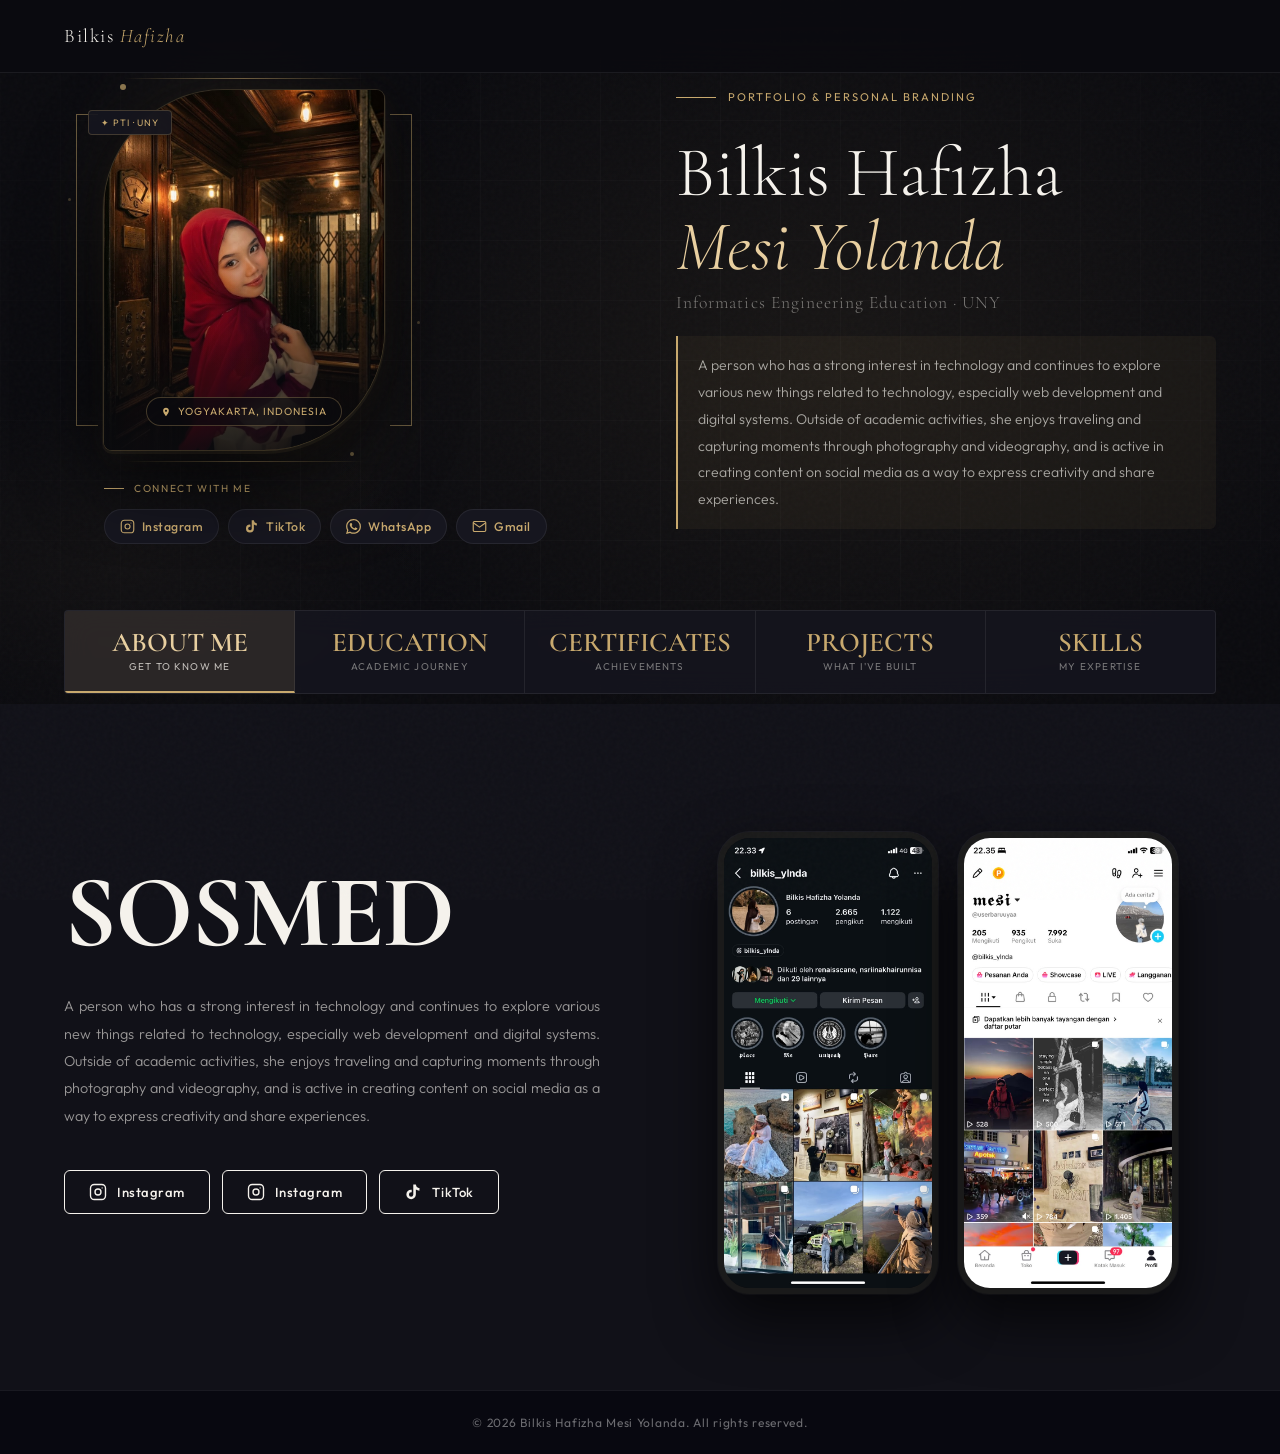
==== about.html @ 8d132f43 "Add files via upload" ====
<!DOCTYPE html>
<html lang="en">
<head>
<meta charset="UTF-8"/>
<meta name="viewport" content="width=device-width, initial-scale=1.0"/>
<title>About Me — Bilkis Hafizha</title>
<link href="https://fonts.googleapis.com/css2?family=Cormorant+Garamond:ital,wght@0,300;0,400;0,600;1,300;1,400&family=Outfit:wght@300;400;500;600&display=swap" rel="stylesheet"/>
<style>
:root{--bg:#0b0b0f;--bg2:#111118;--surface:#16161f;--border:rgba(255,255,255,0.07);--gold:#c8a96e;--gold2:#e8cfa0;--gold-glow:rgba(200,169,110,0.15);--white:#f5f2ec;--muted:rgba(245,242,236,0.45);}
*,*::before,*::after{margin:0;padding:0;box-sizing:border-box;}
html{scroll-behavior:smooth;}
body{font-family:'Outfit',sans-serif;background:var(--bg);color:var(--white);overflow-x:hidden;}
body::before{content:'';position:fixed;inset:0;z-index:1;pointer-events:none;opacity:0.025;background-image:url("data:image/svg+xml,%3Csvg viewBox='0 0 256 256' xmlns='http://www.w3.org/2000/svg'%3E%3Cfilter id='n'%3E%3CfeTurbulence type='fractalNoise' baseFrequency='0.9' numOctaves='4' stitchTiles='stitch'/%3E%3C/filter%3E%3Crect width='100%25' height='100%25' filter='url(%23n)'/%3E%3C/svg%3E");}

nav{position:fixed;top:0;left:0;right:0;z-index:500;display:flex;justify-content:space-between;align-items:center;padding:24px 64px;background:rgba(11,11,15,0.8);backdrop-filter:blur(20px);border-bottom:1px solid var(--border);}
.nav-logo{font-family:'Cormorant Garamond',serif;font-size:1.2rem;font-weight:300;letter-spacing:0.08em;color:var(--white);text-decoration:none;}
.nav-logo span{color:var(--gold);font-style:italic;}

/* HERO PERSIS */
.hero{min-height:auto;display:grid;grid-template-columns:1fr 1fr;align-items:start;padding:90px 64px 160px;gap:72px;position:relative;overflow:hidden;}
.hero-bg{position:absolute;inset:0;z-index:0;background:radial-gradient(ellipse 60% 80% at 65% 50%,rgba(200,169,110,0.07) 0%,transparent 70%),radial-gradient(ellipse 40% 40% at 10% 80%,rgba(200,169,110,0.04) 0%,transparent 60%);}
.hero-grid{position:absolute;inset:0;z-index:0;background-image:linear-gradient(rgba(255,255,255,0.02) 1px,transparent 1px),linear-gradient(90deg,rgba(255,255,255,0.02) 1px,transparent 1px);background-size:60px 60px;mask-image:radial-gradient(ellipse 80% 80% at 50% 50%,black 40%,transparent 100%);}

.hero-text{position:relative;z-index:2;animation:fadeUp 0.9s ease both;order:2;display:flex;flex-direction:column;justify-content:center;}
.eyebrow{display:flex;align-items:center;gap:12px;margin-bottom:32px;}
.eyebrow-line{width:40px;height:1px;background:var(--gold);}
.eyebrow-text{font-size:0.7rem;letter-spacing:0.18em;text-transform:uppercase;color:var(--gold);}
.hero-name{font-family:'Cormorant Garamond',serif;font-size:clamp(3rem,5.5vw,4.8rem);font-weight:300;line-height:1.05;margin-bottom:24px;}
.hero-name .italic{font-style:italic;color:var(--gold2);}
.hero-name .sub{font-size:clamp(0.9rem,1.5vw,1.1rem);font-weight:300;font-style:normal;color:var(--muted);letter-spacing:0.06em;display:block;margin-top:10px;}
.hero-desc{font-size:0.88rem;line-height:1.9;max-width:620px;font-weight:300;color:rgba(245,242,236,0.65);background:rgba(200,169,110,0.06);border-left:2px solid var(--gold);padding:16px 20px;border-radius:0 6px 6px 0;}

.hero-right{position:relative;z-index:2;display:flex;flex-direction:column;align-items:flex-start;gap:32px;animation:fadeUp 0.9s 0.15s ease both;order:1;padding-left:40px;}
.hero-contact-wrap{width:100%;}
.hero-contact-label{font-size:0.64rem;letter-spacing:0.16em;text-transform:uppercase;color:var(--gold);margin-bottom:14px;display:flex;align-items:center;gap:10px;}
.hero-contact-label::before{content:'';width:20px;height:1px;background:var(--gold);}
.hero-cpills{display:flex;flex-wrap:wrap;gap:9px;align-items:center;}
.hpill-icon{display:inline-flex;align-items:center;gap:7px;text-decoration:none;padding:9px 15px;border:1px solid var(--border);border-radius:40px;font-family:'Outfit',sans-serif;font-size:0.77rem;font-weight:500;letter-spacing:0.04em;color:var(--gold);background:var(--surface);white-space:nowrap;transition:all 0.25s;cursor:pointer;}
.hpill-icon svg{flex-shrink:0;color:var(--gold);}
.hpill-icon:hover{color:var(--gold2);border-color:rgba(200,169,110,0.45);background:var(--gold-glow);transform:translateY(-2px);box-shadow:0 8px 20px rgba(0,0,0,0.35);}
.hpill-icon:hover svg{color:var(--gold2);}

/* Photo Scene */
.photo-scene{position:relative;width:280px;height:360px;flex-shrink:0;}
.photo-glow{position:absolute;top:50%;left:50%;transform:translate(-50%,-50%);width:380px;height:500px;background:radial-gradient(ellipse 70% 60% at 50% 40%,rgba(200,169,110,0.22) 0%,transparent 65%),radial-gradient(ellipse 40% 50% at 70% 80%,rgba(200,169,110,0.08) 0%,transparent 60%);filter:blur(40px);animation:pulse-glow 5s ease-in-out infinite alternate;pointer-events:none;}
@keyframes pulse-glow{from{opacity:0.7;transform:translate(-50%,-50%) scale(1);}to{opacity:1;transform:translate(-50%,-50%) scale(1.06);}}
.deco-bracket-left{position:absolute;top:24px;left:-28px;width:22px;height:calc(100% - 48px);border-top:1.5px solid rgba(200,169,110,0.5);border-left:1.5px solid rgba(200,169,110,0.5);border-bottom:1.5px solid rgba(200,169,110,0.5);}
.deco-bracket-right{position:absolute;top:24px;right:-28px;width:22px;height:calc(100% - 48px);border-top:1.5px solid rgba(200,169,110,0.5);border-right:1.5px solid rgba(200,169,110,0.5);border-bottom:1.5px solid rgba(200,169,110,0.5);}
.deco-line-top{position:absolute;top:-12px;left:20px;right:20px;height:1px;background:linear-gradient(90deg,transparent,var(--gold),transparent);opacity:0.6;}
.deco-line-bottom{position:absolute;bottom:-12px;left:20px;right:20px;height:1px;background:linear-gradient(90deg,transparent,var(--gold),transparent);opacity:0.6;}
.deco-dot{position:absolute;border-radius:50%;background:var(--gold);}
.deco-dot-1{width:6px;height:6px;top:-6px;left:16px;opacity:0.7;}
.deco-dot-2{width:4px;height:4px;bottom:-6px;right:30px;opacity:0.5;}
.deco-dot-3{width:3px;height:3px;top:30%;left:-36px;opacity:0.3;animation:float-dot 3.5s ease-in-out infinite alternate;}
.deco-dot-4{width:3px;height:3px;bottom:35%;right:-36px;opacity:0.3;animation:float-dot 4.2s ease-in-out infinite alternate-reverse;}
@keyframes float-dot{from{transform:translateY(0);opacity:0.2;}to{transform:translateY(-7px);opacity:0.45;}}
.photo-label-v{position:absolute;right:-54px;top:50%;transform:translateY(-50%) rotate(90deg);font-size:0.5rem;letter-spacing:0.24em;text-transform:uppercase;color:rgba(200,169,110,0.3);white-space:nowrap;pointer-events:none;}
.photo-frame{position:absolute;inset:0;border-radius:120px 8px 120px 8px;overflow:hidden;box-shadow:0 0 0 1px rgba(200,169,110,0.18),0 2px 0 2px rgba(200,169,110,0.06),0 24px 80px rgba(0,0,0,0.75),0 8px 24px rgba(200,169,110,0.08);}
.photo-frame img{width:100%;height:100%;object-fit:cover;display:block;object-position:0% top;transition:transform 0.8s ease;}
.photo-frame:hover img{transform:scale(1.05);}
.photo-frame::before{content:'';position:absolute;inset:0;background:radial-gradient(ellipse at 50% 0%,rgba(200,169,110,0.04) 0%,transparent 60%),linear-gradient(180deg,transparent 45%,rgba(11,11,15,0.45) 75%,rgba(11,11,15,0.85) 100%);z-index:1;pointer-events:none;}
.photo-badge-wrap{position:absolute;bottom:0;left:0;right:0;padding:18px 20px 24px;z-index:2;display:flex;align-items:center;justify-content:center;}
.photo-badge{display:inline-flex;align-items:center;gap:7px;background:rgba(11,11,15,0.6);border:1px solid rgba(200,169,110,0.3);padding:7px 14px;border-radius:40px;font-size:0.65rem;letter-spacing:0.1em;text-transform:uppercase;color:var(--gold);backdrop-filter:blur(12px);}
.photo-chip{position:absolute;top:20px;left:-16px;background:rgba(22,22,31,0.92);border:1px solid rgba(200,169,110,0.25);padding:6px 12px;border-radius:4px;font-size:0.58rem;letter-spacing:0.1em;text-transform:uppercase;color:var(--gold);backdrop-filter:blur(10px);z-index:5;animation:float-chip 4s ease-in-out infinite alternate;}
@keyframes float-chip{from{transform:translateY(0);}to{transform:translateY(-5px);}}

/* TAB BAR */
.tab-bar{position:absolute;bottom:10px;left:64px;right:64px;z-index:2;display:flex;border:1px solid var(--border);border-radius:4px;background:rgba(22,22,31,0.85);backdrop-filter:blur(14px);overflow:hidden;}
.tab-btn{flex:1;padding:18px 8px;text-align:center;border-right:1px solid var(--border);background:transparent;border-top:none;border-bottom:none;border-left:none;cursor:pointer;transition:background 0.25s;display:flex;flex-direction:column;align-items:center;gap:4px;text-decoration:none;}
.tab-btn:last-child{border-right:none;}
.tab-btn-n{font-family:'Cormorant Garamond',serif;font-size:1.7rem;font-weight:600;color:var(--gold);display:block;line-height:1;transition:color 0.25s;}
.tab-btn-l{font-size:0.62rem;letter-spacing:0.12em;text-transform:uppercase;color:var(--muted);transition:color 0.25s;}
.tab-btn:hover{background:var(--gold-glow);}
.tab-btn:hover .tab-btn-n{color:var(--gold2);}
.tab-btn:hover .tab-btn-l{color:rgba(245,242,236,0.7);}
.tab-btn.active{background:rgba(200,169,110,0.12);border-bottom:2px solid var(--gold);}
.tab-btn.active .tab-btn-n{color:var(--gold2);}
.tab-btn.active .tab-btn-l{color:rgba(245,242,236,0.75);}

/* ABOUT ME ASLI */
.about-section{padding:80px 64px 96px;background:var(--bg2);display:grid;grid-template-columns:1fr 1fr;gap:80px;align-items:center;scroll-margin-top:10px;}
.about-sosmed-title{font-family:'Cormorant Garamond',serif;font-size:clamp(4rem,8vw,7rem);font-weight:900;color:var(--white);line-height:0.95;letter-spacing:-0.02em;margin-bottom:32px;}
.about-desc{font-size:0.9rem;line-height:1.9;color:rgba(245,242,236,0.6);font-weight:300;margin-bottom:40px;text-align:justify;}
.about-btns{display:flex;gap:12px;flex-wrap:wrap;}
.about-btn{display:inline-flex;align-items:center;gap:10px;padding:12px 24px;border-radius:6px;border:1.5px solid var(--white);background:transparent;color:var(--white);font-family:'Outfit',sans-serif;font-size:0.82rem;font-weight:500;letter-spacing:0.04em;cursor:pointer;text-decoration:none;transition:all .25s;}
.about-btn:hover{background:var(--white);color:#0b0b0f;}
.about-btn svg{width:18px;height:18px;flex-shrink:0;}
.about-right{display:flex;gap:20px;align-items:center;justify-content:center;padding-top:48px;}
.about-phone{position:relative;width:220px;flex-shrink:0;}
.about-phone-frame{width:100%;border-radius:32px;overflow:hidden;border:6px solid #1a1a1a;box-shadow:0 24px 60px rgba(0,0,0,0.7),0 0 0 1px rgba(255,255,255,0.06);background:#0b0b0f;position:relative;}
.about-phone-frame img{width:100%;height:auto;display:block;object-fit:cover;}

#copy-toast{display:none;position:fixed;bottom:32px;left:50%;transform:translateX(-50%);background:rgba(22,22,31,0.97);border:1px solid rgba(200,169,110,0.4);color:var(--gold);padding:10px 22px;border-radius:40px;font-size:0.75rem;letter-spacing:0.08em;z-index:9999;backdrop-filter:blur(10px);}
footer{background:#080810;border-top:1px solid var(--border);padding:24px 64px;display:flex;justify-content:center;align-items:center;}
.f-copy{font-size:0.75rem;color:rgba(255,255,255,0.4);letter-spacing:0.06em;text-align:center;}
@keyframes fadeUp{from{opacity:0;transform:translateY(24px);}to{opacity:1;transform:translateY(0);}}

@media(max-width:900px){
  nav{padding:18px 24px;}
  .hero{grid-template-columns:1fr;padding:100px 24px 140px;text-align:center;gap:40px;}
  .eyebrow{justify-content:center;}
  .hero-desc{margin:0 auto;max-width:100%;}
  .hero-text{order:2;}.hero-right{order:1;}
  .hero-contact-label{justify-content:center;}
  .hero-cpills{justify-content:center;}
  .photo-scene{width:260px;height:360px;}
  .photo-label-v,.deco-dot-3,.deco-dot-4{display:none;}
  .deco-bracket-left{left:-16px;}.deco-bracket-right{right:-16px;}
  .photo-chip{left:-8px;top:14px;}
  .tab-bar{left:24px;right:24px;bottom:24px;}
  .tab-btn{padding:14px 4px;}
  .tab-btn-n{font-size:1.1rem;}.tab-btn-l{font-size:0.48rem;}
  .about-section{grid-template-columns:1fr;padding:60px 24px;}
  .about-right{padding-top:20px;}
  footer{padding:24px;}
}
@media(max-width:559px){
  .tab-bar{display:none;}
  .hpill-icon{padding:8px 12px;font-size:0.72rem;}
}
</style>
</head>
<body>

<nav><a class="nav-logo" href="index.html">Bilkis <span>Hafizha</span></a></nav>

<section class="hero" id="hero-section">
  <div class="hero-bg"></div>
  <div class="hero-grid"></div>
  <div class="hero-text">
    <div class="eyebrow"><span class="eyebrow-line"></span><span class="eyebrow-text">Portfolio &amp; Personal Branding</span></div>
    <h1 class="hero-name">Bilkis Hafizha<br/><span class="italic">Mesi Yolanda</span><span class="sub">Informatics Engineering Education &middot; UNY</span></h1>
    <p class="hero-desc">A person who has a strong interest in technology and continues to explore various new things related to technology, especially web development and digital systems. Outside of academic activities, she enjoys traveling and capturing moments through photography and videography, and is active in creating content on social media as a way to express creativity and share experiences.</p>
  </div>
  <div class="hero-right">
    <div class="photo-scene">
      <div class="photo-glow"></div>
      <div class="deco-bracket-left"></div><div class="deco-bracket-right"></div>
      <div class="deco-line-top"></div><div class="deco-line-bottom"></div>
      <div class="deco-dot deco-dot-1"></div><div class="deco-dot deco-dot-2"></div>
      <div class="deco-dot deco-dot-3"></div><div class="deco-dot deco-dot-4"></div>
      <span class="photo-label-v">Yogyakarta &middot; Indonesia &middot; UNY 2024</span>
      <div class="photo-chip">&#10022; PTI &middot; UNY</div>
      <div class="photo-frame">
        <img src="profil.jpg" alt="Bilkis Hafizha Mesi Yolanda"/>
        <div class="photo-badge-wrap">
          <div class="photo-badge">
            <svg width="10" height="10" fill="currentColor" viewBox="0 0 24 24"><path d="M12 2C8.13 2 5 5.13 5 9c0 5.25 7 13 7 13s7-7.75 7-13c0-3.87-3.13-7-7-7zm0 9.5c-1.38 0-2.5-1.12-2.5-2.5s1.12-2.5 2.5-2.5 2.5 1.12 2.5 2.5-1.12 2.5-2.5 2.5z"/></svg>
            Yogyakarta, Indonesia
          </div>
        </div>
      </div>
    </div>
    <div class="hero-contact-wrap">
      <p class="hero-contact-label">Connect With Me</p>
      <div class="hero-cpills">
        <a class="hpill-icon" href="https://www.instagram.com/bilkis_ylnda/" target="_blank" rel="noopener"><svg width="15" height="15" fill="none" stroke="currentColor" stroke-width="1.8" viewBox="0 0 24 24"><rect x="2" y="2" width="20" height="20" rx="5"/><circle cx="12" cy="12" r="4"/><circle cx="17.5" cy="6.5" r="0.8" fill="currentColor" stroke="none"/></svg>Instagram</a>
        <a class="hpill-icon" href="https://www.tiktok.com/@userbaruuyaa" target="_blank" rel="noopener"><svg width="15" height="15" viewBox="0 0 24 24" fill="currentColor"><path d="M19.59 6.69a4.83 4.83 0 01-3.77-4.25V2h-3.45v13.67a2.89 2.89 0 01-2.88 2.5 2.89 2.89 0 01-2.89-2.89 2.89 2.89 0 012.89-2.89c.28 0 .54.04.79.1V9.01a6.33 6.33 0 00-.79-.05 6.34 6.34 0 00-6.34 6.34 6.34 6.34 0 006.34 6.34 6.34 6.34 0 006.33-6.34V8.69a8.17 8.17 0 004.78 1.52V6.77a4.85 4.85 0 01-1.01-.08z"/></svg>TikTok</a>
        <a class="hpill-icon" href="https://wa.me/6289533865173" target="_blank" rel="noopener"><svg width="15" height="15" fill="currentColor" viewBox="0 0 24 24"><path d="M17.472 14.382c-.297-.149-1.758-.867-2.03-.967-.273-.099-.471-.148-.67.15-.197.297-.767.966-.94 1.164-.173.199-.347.223-.644.075-.297-.15-1.255-.463-2.39-1.475-.883-.788-1.48-1.761-1.653-2.059-.173-.297-.018-.458.13-.606.134-.133.298-.347.446-.52.149-.174.198-.298.298-.497.099-.198.05-.371-.025-.52-.075-.149-.669-1.612-.916-2.207-.242-.579-.487-.5-.669-.51-.173-.008-.371-.01-.57-.01-.198 0-.52.074-.792.372-.272.297-1.04 1.016-1.04 2.479 0 1.462 1.065 2.875 1.213 3.074.149.198 2.096 3.2 5.077 4.487.709.306 1.262.489 1.694.625.712.227 1.36.195 1.871.118.571-.085 1.758-.719 2.006-1.413.248-.694.248-1.289.173-1.413-.074-.124-.272-.198-.57-.347m-5.421 7.403h-.004a9.87 9.87 0 01-5.031-1.378l-.361-.214-3.741.982.998-3.648-.235-.374a9.86 9.86 0 01-1.51-5.26c.001-5.45 4.436-9.884 9.888-9.884 2.64 0 5.122 1.03 6.988 2.898a9.825 9.825 0 012.893 6.994c-.003 5.45-4.437 9.884-9.885 9.884m8.413-18.297A11.815 11.815 0 0012.05 0C5.495 0 .16 5.335.157 11.892c0 2.096.547 4.142 1.588 5.945L.057 24l6.305-1.654a11.882 11.882 0 005.683 1.448h.005c6.554 0 11.89-5.335 11.893-11.893a11.821 11.821 0 00-3.48-8.413z"/></svg>WhatsApp</a>
        <a class="hpill-icon" href="mailto:bilkishafizha2005@gmail.com" onclick="copyEmail(event)"><svg width="15" height="15" fill="none" stroke="currentColor" stroke-width="1.8" viewBox="0 0 24 24"><path d="M4 4h16a2 2 0 012 2v12a2 2 0 01-2 2H4a2 2 0 01-2-2V6a2 2 0 012-2z"/><polyline points="22,6 12,13 2,6"/></svg>Gmail</a>
      </div>
    </div>
  </div>
  <div id="copy-toast">Email copied!</div>
  <div class="tab-bar">
    <a href="#about-section" class="tab-btn active"><span class="tab-btn-n">ABOUT ME</span><span class="tab-btn-l">Get to know me</span></a>
    <a href="education.html#education-section" class="tab-btn"><span class="tab-btn-n">EDUCATION</span><span class="tab-btn-l">Academic journey</span></a>
    <a href="sertifikat.html#cert-section" class="tab-btn"><span class="tab-btn-n">CERTIFICATES</span><span class="tab-btn-l">Achievements</span></a>
    <a href="project.html#proj-section" class="tab-btn"><span class="tab-btn-n">PROJECTS</span><span class="tab-btn-l">What I've built</span></a>
    <a href="skill.html#skills-section" class="tab-btn"><span class="tab-btn-n">SKILLS</span><span class="tab-btn-l">My expertise</span></a>
  </div>
</section>

<!-- About Section Asli -->
<div class="about-section" id="about-section">
  <div class="about-left">
    <div class="about-sosmed-title">SOSMED</div>
    <p class="about-desc">A person who has a strong interest in technology and continues to explore various new things related to technology, especially web development and digital systems. Outside of academic activities, she enjoys traveling and capturing moments through photography and videography, and is active in creating content on social media as a way to express creativity and share experiences.</p>
    <div class="about-btns">
      <a class="about-btn" href="https://www.instagram.com/bilkis_ylnda/" target="_blank" rel="noopener">
        <svg fill="none" stroke="currentColor" stroke-width="1.8" viewBox="0 0 24 24"><rect x="2" y="2" width="20" height="20" rx="5"/><circle cx="12" cy="12" r="4"/><circle cx="17.5" cy="6.5" r="0.8" fill="currentColor" stroke="none"/></svg>
        Instagram
      </a>
      <a class="about-btn" href="https://www.instagram.com/bilkismesi?stkn=MWkzZjQxOTFkYnFscw%3D%3D&amp;utm_source=qr" target="_blank" rel="noopener">
        <svg fill="none" stroke="currentColor" stroke-width="1.8" viewBox="0 0 24 24"><rect x="2" y="2" width="20" height="20" rx="5"/><circle cx="12" cy="12" r="4"/><circle cx="17.5" cy="6.5" r="0.8" fill="currentColor" stroke="none"/></svg>
        Instagram
      </a>
      <a class="about-btn" href="https://www.tiktok.com/@userbaruuyaa" target="_blank" rel="noopener">
        <svg viewBox="0 0 24 24" fill="currentColor"><path d="M19.59 6.69a4.83 4.83 0 01-3.77-4.25V2h-3.45v13.67a2.89 2.89 0 01-2.88 2.5 2.89 2.89 0 01-2.89-2.89 2.89 2.89 0 012.89-2.89c.28 0 .54.04.79.1V9.01a6.33 6.33 0 00-.79-.05 6.34 6.34 0 00-6.34 6.34 6.34 6.34 0 006.34 6.34 6.34 6.34 0 006.33-6.34V8.69a8.17 8.17 0 004.78 1.52V6.77a4.85 4.85 0 01-1.01-.08z"/></svg>
        TikTok
      </a>
    </div>
  </div>
  <div class="about-right">
    <div class="about-phone">
      <div class="about-phone-frame">
        <img src="instagram.png" alt="Instagram Profile"/>
      </div>
    </div>
    <div class="about-phone">
      <div class="about-phone-frame">
        <img src="tiktok.png" alt="TikTok Profile"/>
      </div>
    </div>
  </div>
</div>

<footer>
  <p class="f-copy">&copy; 2026 Bilkis Hafizha Mesi Yolanda. All rights reserved.</p>
</footer>

<script>
function copyEmail(e) {
  navigator.clipboard.writeText('bilkishafizha2005@gmail.com').then(() => {
    const t = document.getElementById('copy-toast');
    t.style.display = 'block';
    setTimeout(() => { t.style.display = 'none'; }, 2500);
  });
}
window.addEventListener('DOMContentLoaded', () => {
  if (window.location.hash) {
    const el = document.querySelector(window.location.hash);
    if (el) el.scrollIntoView({ behavior: 'smooth' });
  }
});
</script>

</body>
</html>
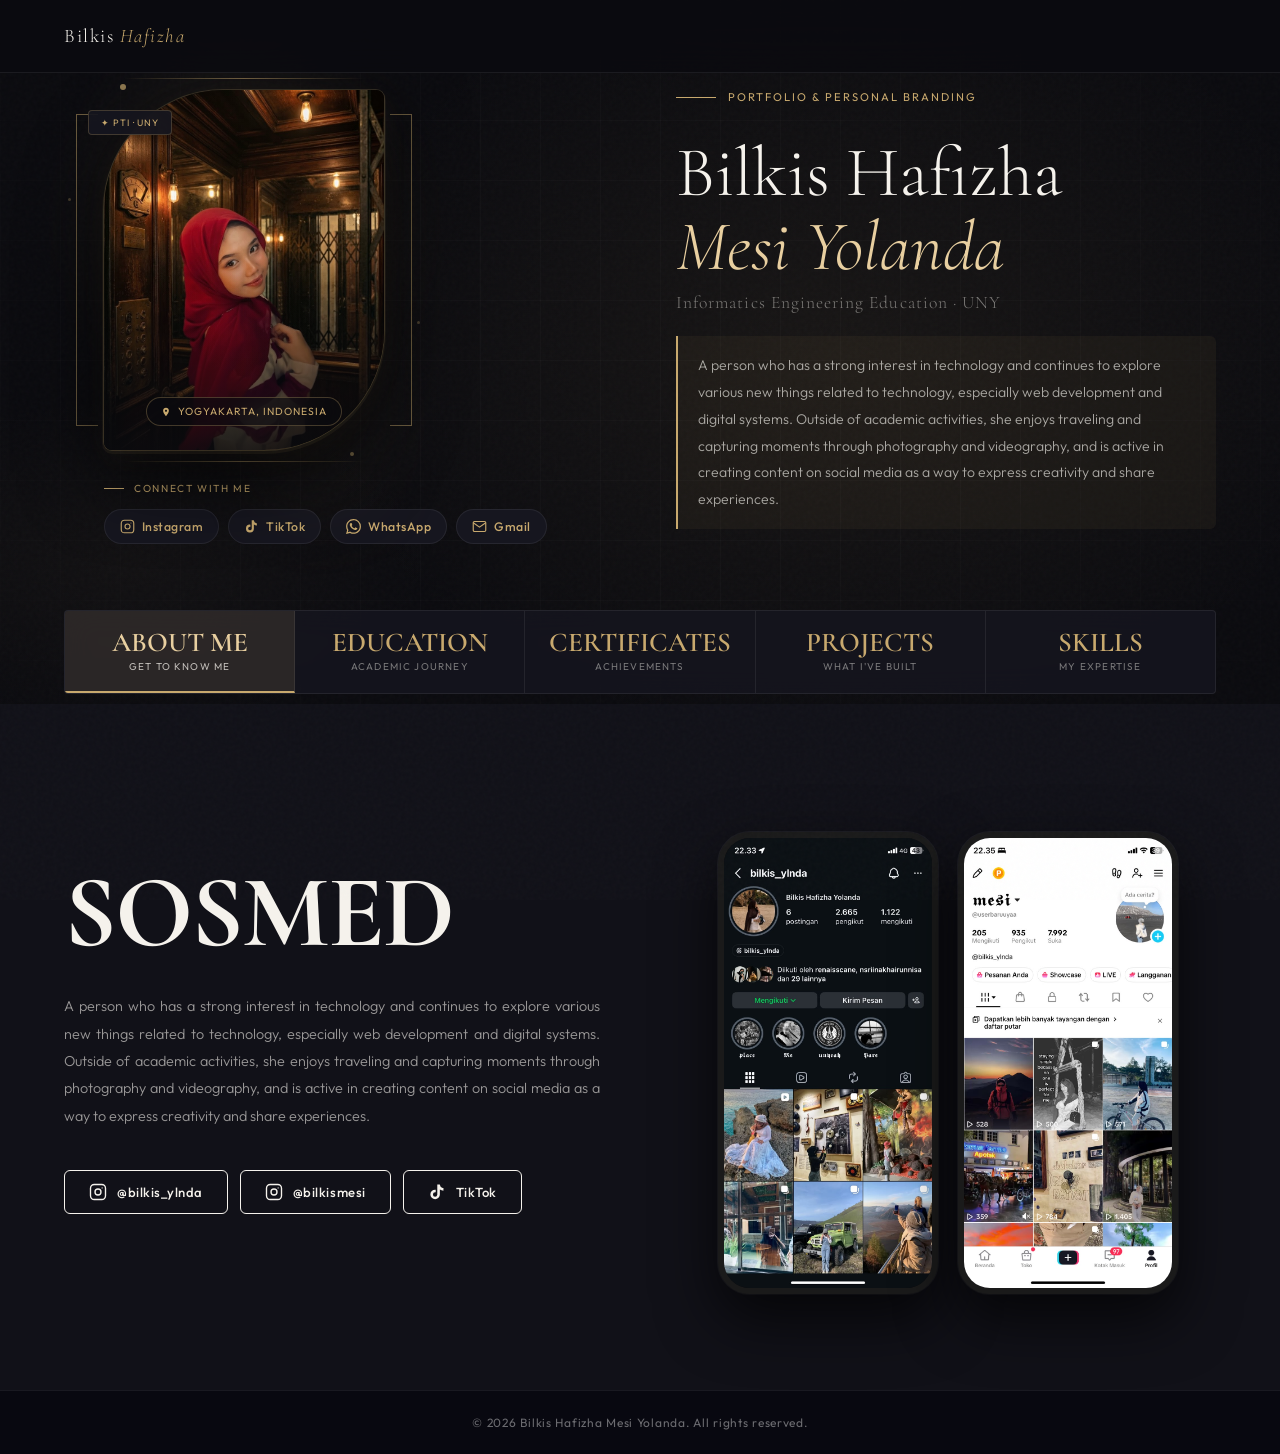
==== commit 85b3300f: "Update about.html" ====
--- a/about.html
+++ b/about.html
@@ -179,11 +179,11 @@
     <div class="about-btns">
       <a class="about-btn" href="https://www.instagram.com/bilkis_ylnda/" target="_blank" rel="noopener">
         <svg fill="none" stroke="currentColor" stroke-width="1.8" viewBox="0 0 24 24"><rect x="2" y="2" width="20" height="20" rx="5"/><circle cx="12" cy="12" r="4"/><circle cx="17.5" cy="6.5" r="0.8" fill="currentColor" stroke="none"/></svg>
-        Instagram
+        @bilkis_ylnda
       </a>
-      <a class="about-btn" href="https://www.instagram.com/bilkismesi?stkn=MWkzZjQxOTFkYnFscw%3D%3D&amp;utm_source=qr" target="_blank" rel="noopener">
+      <a class="about-btn" href="https://www.instagram.com/bilkismesi/" target="_blank" rel="noopener">
         <svg fill="none" stroke="currentColor" stroke-width="1.8" viewBox="0 0 24 24"><rect x="2" y="2" width="20" height="20" rx="5"/><circle cx="12" cy="12" r="4"/><circle cx="17.5" cy="6.5" r="0.8" fill="currentColor" stroke="none"/></svg>
-        Instagram
+        @bilkismesi
       </a>
       <a class="about-btn" href="https://www.tiktok.com/@userbaruuyaa" target="_blank" rel="noopener">
         <svg viewBox="0 0 24 24" fill="currentColor"><path d="M19.59 6.69a4.83 4.83 0 01-3.77-4.25V2h-3.45v13.67a2.89 2.89 0 01-2.88 2.5 2.89 2.89 0 01-2.89-2.89 2.89 2.89 0 012.89-2.89c.28 0 .54.04.79.1V9.01a6.33 6.33 0 00-.79-.05 6.34 6.34 0 00-6.34 6.34 6.34 6.34 0 006.34 6.34 6.34 6.34 0 006.33-6.34V8.69a8.17 8.17 0 004.78 1.52V6.77a4.85 4.85 0 01-1.01-.08z"/></svg>
@@ -226,4 +226,4 @@
 </script>
 
 </body>
-</html>+</html>
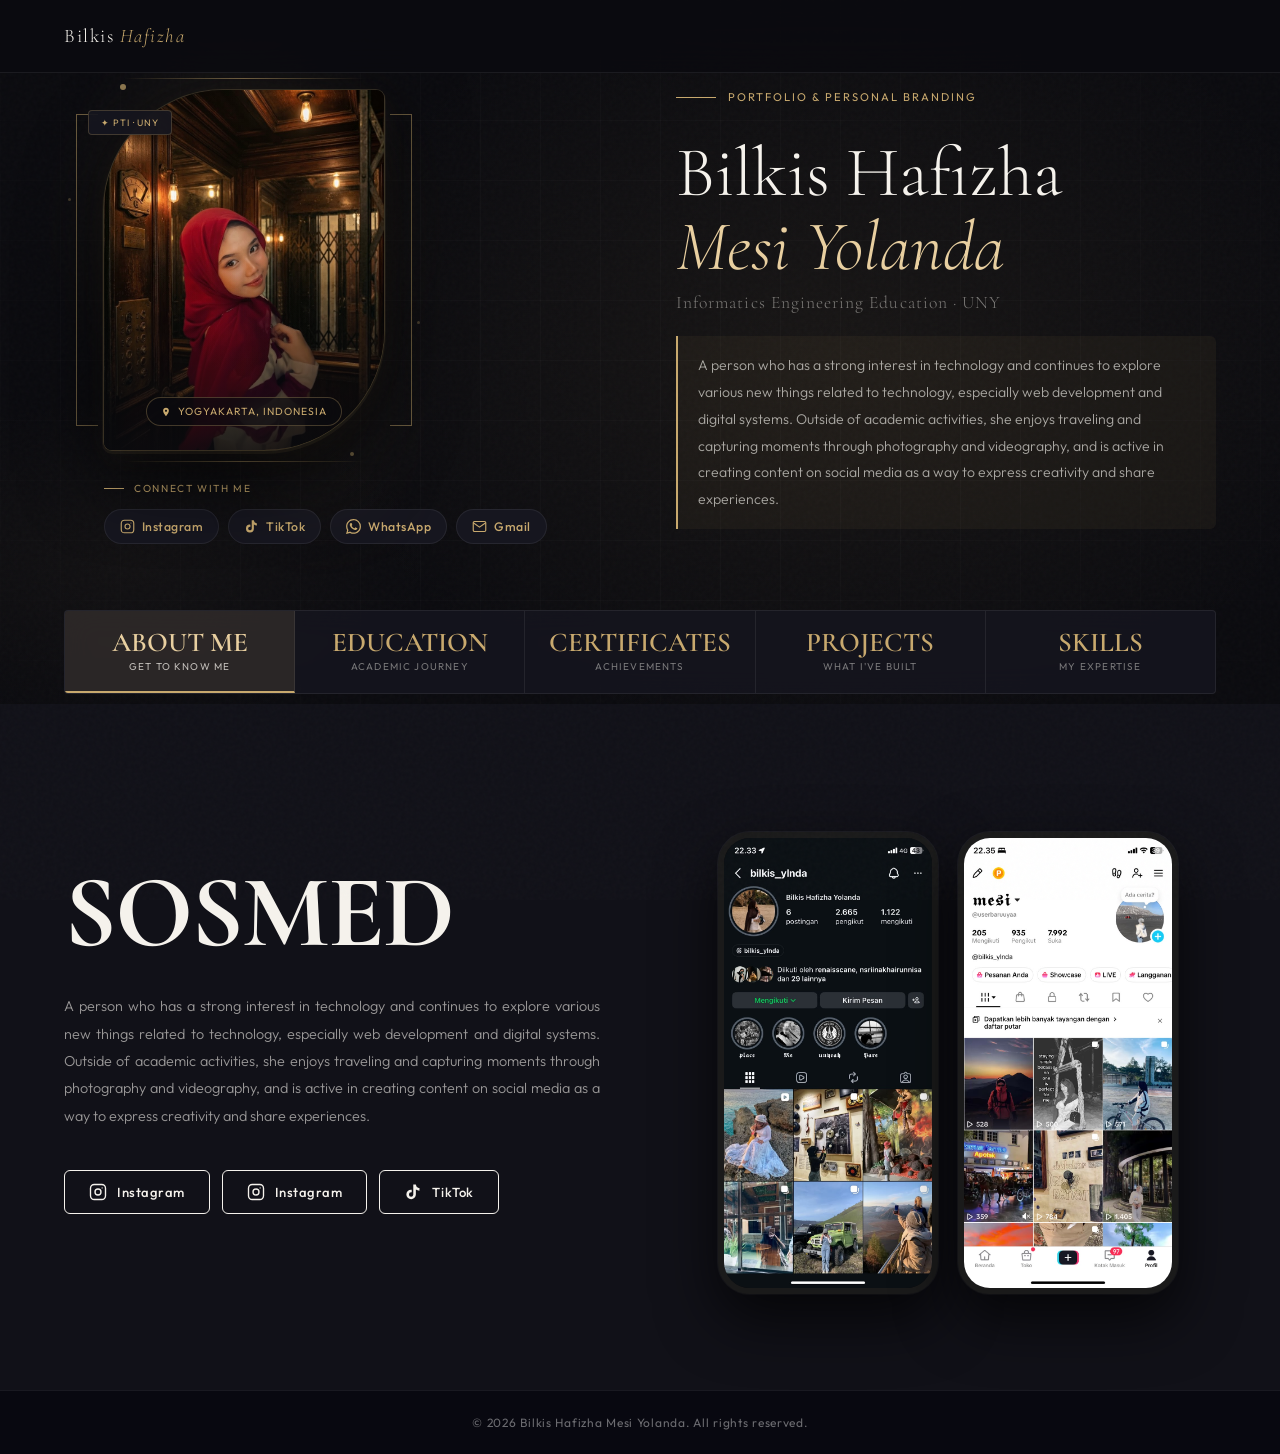
==== commit 055e6942: "Update about.html" ====
--- a/about.html
+++ b/about.html
@@ -117,12 +117,47 @@
 @media(max-width:559px){
   .tab-bar{display:none;}
   .hpill-icon{padding:8px 12px;font-size:0.72rem;}
+  .about-right{flex-direction:column;align-items:center;gap:28px;}
+  .about-phone{width:min(78vw,260px);}
+  .about-sosmed-title{font-size:clamp(3rem,16vw,4.5rem);}
+  .about-desc{text-align:left;}
+  .about-btns{flex-direction:column;align-items:stretch;}
+  .about-btn{justify-content:center;}
+}
+
+.nav-toggle{display:none;background:none;border:none;color:var(--white);cursor:pointer;padding:8px;z-index:601;position:relative;width:34px;height:34px;align-items:center;justify-content:center;}
+.nav-toggle span{display:block;width:20px;height:2px;background:var(--white);border-radius:2px;position:absolute;transition:all .3s ease;}
+.nav-toggle span:nth-child(1){transform:translateY(-6px);}
+.nav-toggle span:nth-child(3){transform:translateY(6px);}
+.nav-toggle.open span:nth-child(1){transform:rotate(45deg);}
+.nav-toggle.open span:nth-child(2){opacity:0;}
+.nav-toggle.open span:nth-child(3){transform:rotate(-45deg);}
+.menu-overlay-bg{position:fixed;inset:0;background:rgba(0,0,0,0.55);z-index:550;opacity:0;pointer-events:none;transition:opacity .3s ease;}
+.menu-overlay-bg.open{opacity:1;pointer-events:all;}
+.mobile-menu{position:fixed;top:0;right:-85%;width:78%;max-width:320px;height:100%;background:rgba(14,14,20,0.98);backdrop-filter:blur(20px);z-index:600;transition:right .35s ease;border-left:1px solid var(--border);padding:96px 24px 40px;display:flex;flex-direction:column;gap:8px;overflow-y:auto;box-shadow:-20px 0 60px rgba(0,0,0,0.5);}
+.mobile-menu.open{right:0;}
+.mm-link{display:flex;flex-direction:column;gap:3px;text-decoration:none;color:var(--white);padding:14px 16px;border-radius:8px;border:1px solid transparent;font-family:'Outfit',sans-serif;transition:all .2s;}
+.mm-link:hover{background:rgba(200,169,110,0.08);}
+.mm-link.active{background:rgba(200,169,110,0.14);border-color:rgba(200,169,110,0.4);}
+.mm-t{font-family:'Cormorant Garamond',serif;font-size:1.15rem;font-weight:600;color:var(--gold2);}
+.mm-sub{font-size:0.66rem;letter-spacing:0.08em;text-transform:uppercase;color:var(--muted);}
+@media(max-width:900px){
+  .nav-toggle{display:flex;}
 }
 </style>
 </head>
 <body>
 
-<nav><a class="nav-logo" href="index.html">Bilkis <span>Hafizha</span></a></nav>
+<nav><a class="nav-logo" href="index.html">Bilkis <span>Hafizha</span></a><button class="nav-toggle" id="navToggle" onclick="toggleMenu()" aria-label="Menu"><span></span><span></span><span></span></button></nav>
+<div class="menu-overlay-bg" id="menuOverlayBg" onclick="toggleMenu()"></div>
+<div class="mobile-menu" id="mobileMenu">
+    <a href="#about-section" class="mm-link active" onclick="toggleMenu()"><span class="mm-t">About Me</span><span class="mm-sub">Get to know me</span></a>
+    <a href="education.html#education-section" class="mm-link" onclick="toggleMenu()"><span class="mm-t">Education</span><span class="mm-sub">Academic journey</span></a>
+    <a href="sertifikat.html#cert-section" class="mm-link" onclick="toggleMenu()"><span class="mm-t">Certificates</span><span class="mm-sub">Achievements</span></a>
+    <a href="project.html#proj-section" class="mm-link" onclick="toggleMenu()"><span class="mm-t">Projects</span><span class="mm-sub">What I've built</span></a>
+    <a href="skill.html#skills-section" class="mm-link" onclick="toggleMenu()"><span class="mm-t">Skills</span><span class="mm-sub">My expertise</span></a>
+</div>
+
 
 <section class="hero" id="hero-section">
   <div class="hero-bg"></div>
@@ -179,11 +214,11 @@
     <div class="about-btns">
       <a class="about-btn" href="https://www.instagram.com/bilkis_ylnda/" target="_blank" rel="noopener">
         <svg fill="none" stroke="currentColor" stroke-width="1.8" viewBox="0 0 24 24"><rect x="2" y="2" width="20" height="20" rx="5"/><circle cx="12" cy="12" r="4"/><circle cx="17.5" cy="6.5" r="0.8" fill="currentColor" stroke="none"/></svg>
-        @bilkis_ylnda
+        Instagram
       </a>
-      <a class="about-btn" href="https://www.instagram.com/bilkismesi/" target="_blank" rel="noopener">
+      <a class="about-btn" href="https://www.instagram.com/bilkismesi?stkn=MWkzZjQxOTFkYnFscw%3D%3D&amp;utm_source=qr" target="_blank" rel="noopener">
         <svg fill="none" stroke="currentColor" stroke-width="1.8" viewBox="0 0 24 24"><rect x="2" y="2" width="20" height="20" rx="5"/><circle cx="12" cy="12" r="4"/><circle cx="17.5" cy="6.5" r="0.8" fill="currentColor" stroke="none"/></svg>
-        @bilkismesi
+        Instagram
       </a>
       <a class="about-btn" href="https://www.tiktok.com/@userbaruuyaa" target="_blank" rel="noopener">
         <svg viewBox="0 0 24 24" fill="currentColor"><path d="M19.59 6.69a4.83 4.83 0 01-3.77-4.25V2h-3.45v13.67a2.89 2.89 0 01-2.88 2.5 2.89 2.89 0 01-2.89-2.89 2.89 2.89 0 012.89-2.89c.28 0 .54.04.79.1V9.01a6.33 6.33 0 00-.79-.05 6.34 6.34 0 00-6.34 6.34 6.34 6.34 0 006.34 6.34 6.34 6.34 0 006.33-6.34V8.69a8.17 8.17 0 004.78 1.52V6.77a4.85 4.85 0 01-1.01-.08z"/></svg>
@@ -210,6 +245,12 @@
 </footer>
 
 <script>
+function toggleMenu(){
+  document.getElementById('mobileMenu').classList.toggle('open');
+  document.getElementById('menuOverlayBg').classList.toggle('open');
+  document.getElementById('navToggle').classList.toggle('open');
+}
+
 function copyEmail(e) {
   navigator.clipboard.writeText('bilkishafizha2005@gmail.com').then(() => {
     const t = document.getElementById('copy-toast');
